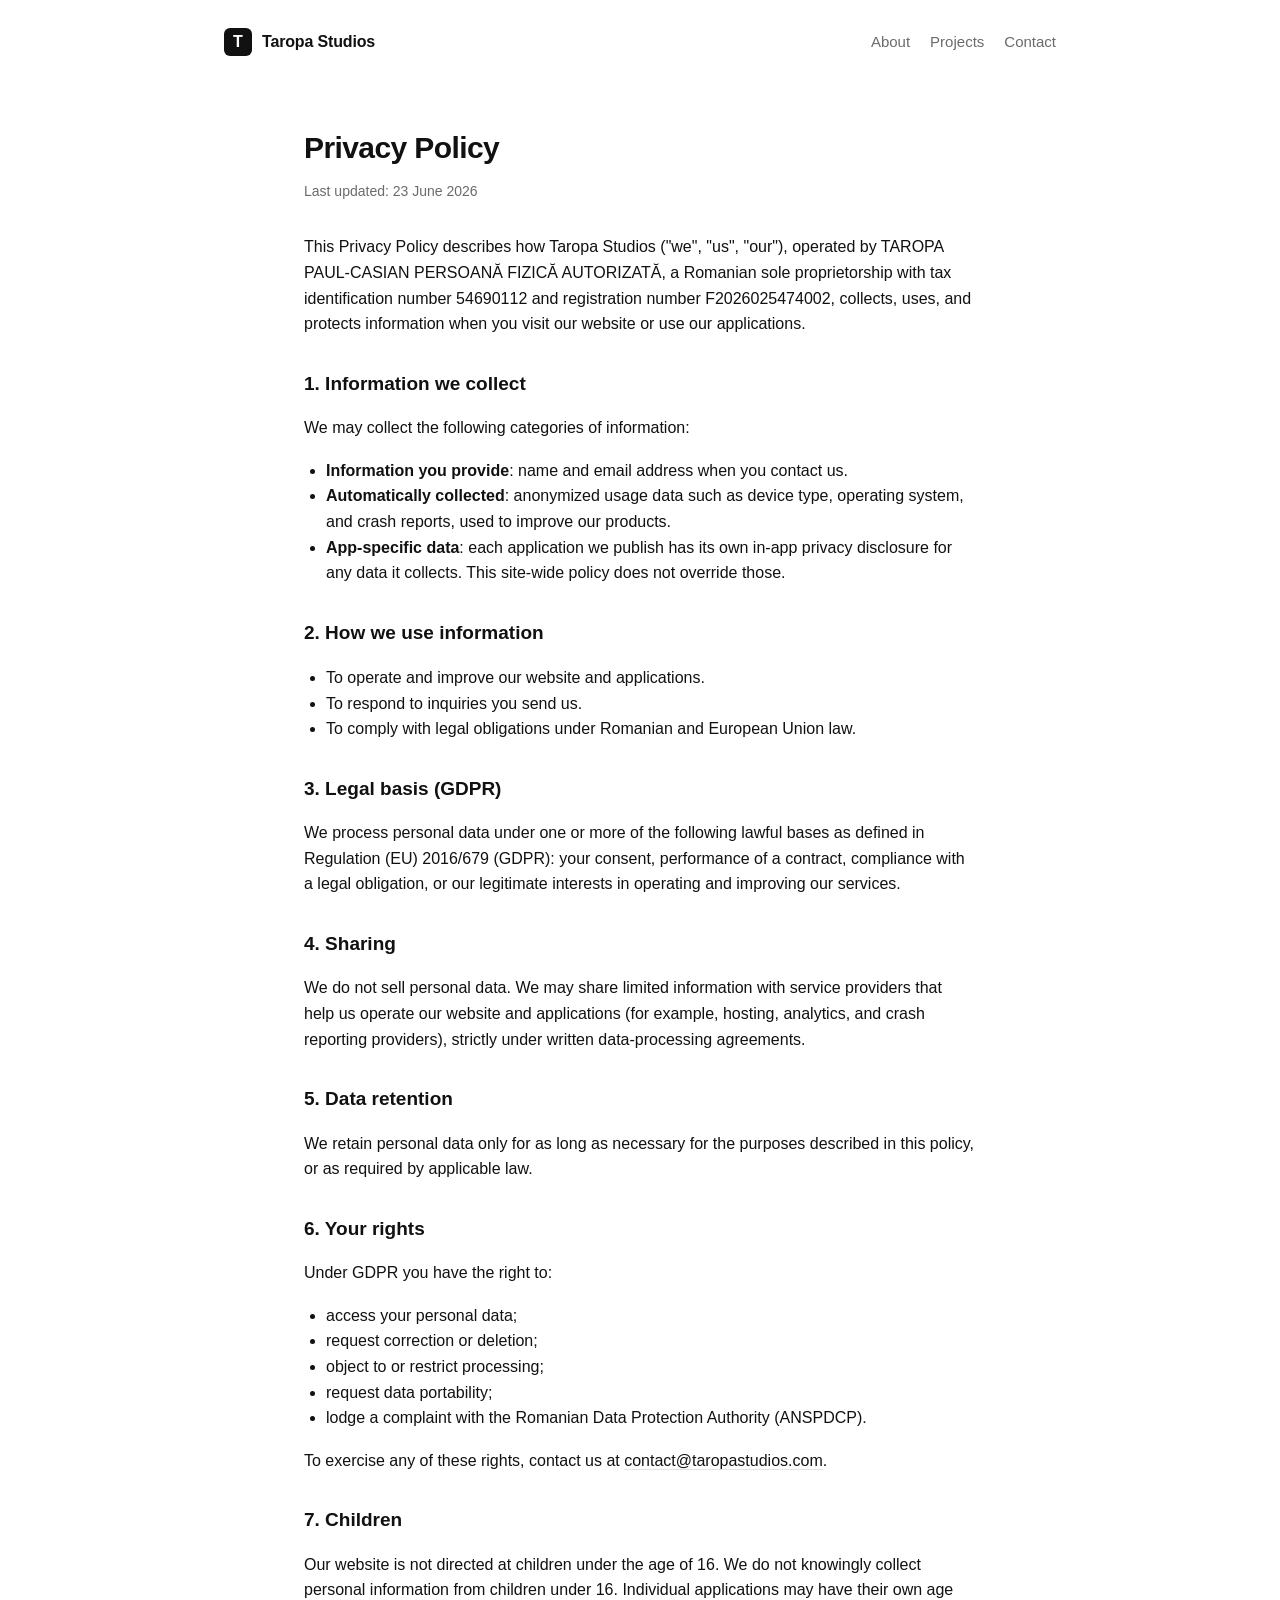
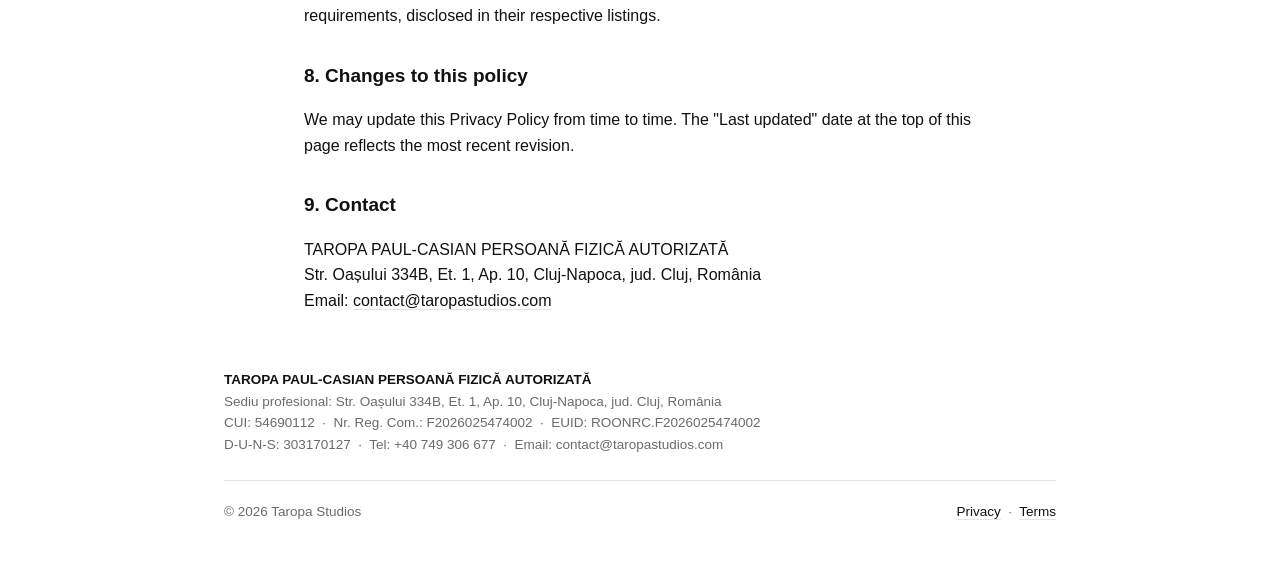
==== privacy.html @ 23fa7c72 "Add files via upload Initial site" ====
<!doctype html>
<html lang="en">
<head>
  <meta charset="utf-8" />
  <meta name="viewport" content="width=device-width,initial-scale=1" />
  <title>Privacy Policy — Taropa Studios</title>
  <meta name="description" content="Privacy policy for Taropa Studios and its apps." />
  <link rel="canonical" href="https://taropastudios.com/privacy.html" />
  <link rel="stylesheet" href="styles.css" />
</head>
<body class="legal-page">
  <header class="site-header">
    <a class="brand" href="/">
      <span class="brand-mark">T</span>
      <span class="brand-name">Taropa Studios</span>
    </a>
    <nav class="site-nav">
      <a href="/#about">About</a>
      <a href="/#projects">Projects</a>
      <a href="/#contact">Contact</a>
    </nav>
  </header>

  <main>
    <h1>Privacy Policy</h1>
    <p class="updated">Last updated: 23 June 2026</p>

    <p>
      This Privacy Policy describes how Taropa Studios ("we", "us", "our"), operated by
      TAROPA PAUL-CASIAN PERSOANĂ FIZICĂ AUTORIZATĂ, a Romanian sole proprietorship with
      tax identification number 54690112 and registration number F2026025474002, collects,
      uses, and protects information when you visit our website or use our applications.
    </p>

    <h2>1. Information we collect</h2>
    <p>We may collect the following categories of information:</p>
    <ul>
      <li><strong>Information you provide</strong>: name and email address when you contact us.</li>
      <li><strong>Automatically collected</strong>: anonymized usage data such as device type, operating system, and crash reports, used to improve our products.</li>
      <li><strong>App-specific data</strong>: each application we publish has its own in-app privacy disclosure for any data it collects. This site-wide policy does not override those.</li>
    </ul>

    <h2>2. How we use information</h2>
    <ul>
      <li>To operate and improve our website and applications.</li>
      <li>To respond to inquiries you send us.</li>
      <li>To comply with legal obligations under Romanian and European Union law.</li>
    </ul>

    <h2>3. Legal basis (GDPR)</h2>
    <p>
      We process personal data under one or more of the following lawful bases as defined
      in Regulation (EU) 2016/679 (GDPR): your consent, performance of a contract,
      compliance with a legal obligation, or our legitimate interests in operating and
      improving our services.
    </p>

    <h2>4. Sharing</h2>
    <p>
      We do not sell personal data. We may share limited information with service providers
      that help us operate our website and applications (for example, hosting, analytics,
      and crash reporting providers), strictly under written data-processing agreements.
    </p>

    <h2>5. Data retention</h2>
    <p>
      We retain personal data only for as long as necessary for the purposes described in
      this policy, or as required by applicable law.
    </p>

    <h2>6. Your rights</h2>
    <p>Under GDPR you have the right to:</p>
    <ul>
      <li>access your personal data;</li>
      <li>request correction or deletion;</li>
      <li>object to or restrict processing;</li>
      <li>request data portability;</li>
      <li>lodge a complaint with the Romanian Data Protection Authority (ANSPDCP).</li>
    </ul>
    <p>To exercise any of these rights, contact us at <a href="mailto:contact@taropastudios.com">contact@taropastudios.com</a>.</p>

    <h2>7. Children</h2>
    <p>
      Our website is not directed at children under the age of 16. We do not knowingly
      collect personal information from children under 16. Individual applications may
      have their own age requirements, disclosed in their respective listings.
    </p>

    <h2>8. Changes to this policy</h2>
    <p>
      We may update this Privacy Policy from time to time. The "Last updated" date at the
      top of this page reflects the most recent revision.
    </p>

    <h2>9. Contact</h2>
    <p>
      TAROPA PAUL-CASIAN PERSOANĂ FIZICĂ AUTORIZATĂ<br />
      Str. Oașului 334B, Et. 1, Ap. 10, Cluj-Napoca, jud. Cluj, România<br />
      Email: <a href="mailto:contact@taropastudios.com">contact@taropastudios.com</a>
    </p>
  </main>

  <footer class="site-footer">
    <div class="legal">
      <strong>TAROPA PAUL-CASIAN PERSOANĂ FIZICĂ AUTORIZATĂ</strong><br />
      Sediu profesional: Str. Oașului 334B, Et. 1, Ap. 10, Cluj-Napoca, jud. Cluj, România<br />
      CUI: 54690112 &nbsp;·&nbsp; Nr. Reg. Com.: F2026025474002 &nbsp;·&nbsp; EUID: ROONRC.F2026025474002<br />
      D-U-N-S: 303170127 &nbsp;·&nbsp; Tel: +40 749 306 677 &nbsp;·&nbsp; Email: contact@taropastudios.com
    </div>
    <div class="meta">
      <span>&copy; <span id="year">2026</span> Taropa Studios</span>
      <span><a href="privacy.html">Privacy</a> &nbsp;·&nbsp; <a href="terms.html">Terms</a></span>
    </div>
  </footer>
  <script>document.getElementById('year').textContent = new Date().getFullYear();</script>
</body>
</html>
---- styles.css ----
:root {
  --bg: #ffffff;
  --fg: #111111;
  --muted: #6b6b6b;
  --line: #e5e5e5;
  --accent: #111111;
  --max: 880px;
}

* { box-sizing: border-box; }

html, body {
  margin: 0;
  padding: 0;
  background: var(--bg);
  color: var(--fg);
  font-family: -apple-system, BlinkMacSystemFont, "Segoe UI", Inter, Roboto, sans-serif;
  font-size: 17px;
  line-height: 1.6;
  -webkit-font-smoothing: antialiased;
}

a {
  color: var(--fg);
  text-decoration: none;
  border-bottom: 1px solid var(--line);
  transition: border-color 120ms ease;
}
a:hover { border-color: var(--fg); }

main, .site-header, .site-footer {
  max-width: var(--max);
  margin: 0 auto;
  padding: 0 24px;
}

.site-header {
  display: flex;
  align-items: center;
  justify-content: space-between;
  padding-top: 28px;
  padding-bottom: 28px;
}

.brand {
  display: inline-flex;
  align-items: center;
  gap: 10px;
  border: none;
  font-weight: 600;
}
.brand-mark {
  display: inline-grid;
  place-items: center;
  width: 28px;
  height: 28px;
  background: var(--fg);
  color: var(--bg);
  border-radius: 6px;
  font-weight: 700;
  font-size: 16px;
}
.brand-name { font-size: 16px; letter-spacing: -0.01em; }

.site-nav { display: flex; gap: 20px; }
.site-nav a { font-size: 15px; color: var(--muted); border: none; }
.site-nav a:hover { color: var(--fg); }

.hero {
  padding: 80px 0 64px;
  border-bottom: 1px solid var(--line);
}
.hero h1 {
  margin: 0 0 12px;
  font-size: clamp(34px, 5vw, 52px);
  letter-spacing: -0.025em;
  line-height: 1.1;
  font-weight: 700;
}
.hero .lede {
  margin: 0 0 28px;
  font-size: clamp(17px, 2vw, 20px);
  color: var(--muted);
  max-width: 540px;
}
.cta {
  display: inline-block;
  padding: 12px 22px;
  background: var(--fg);
  color: var(--bg);
  border: 1px solid var(--fg);
  border-radius: 999px;
  font-size: 15px;
  font-weight: 500;
}
.cta:hover { background: transparent; color: var(--fg); }

.section {
  padding: 56px 0;
  border-bottom: 1px solid var(--line);
}
.section h2 {
  margin: 0 0 16px;
  font-size: 22px;
  letter-spacing: -0.01em;
  font-weight: 600;
}
.section p { margin: 0 0 12px; max-width: 640px; }
.muted { color: var(--muted); }

.site-footer {
  padding-top: 40px;
  padding-bottom: 56px;
  color: var(--muted);
  font-size: 13.5px;
  line-height: 1.6;
}
.legal {
  padding-bottom: 24px;
  border-bottom: 1px solid var(--line);
  margin-bottom: 20px;
}
.legal strong { color: var(--fg); }
.meta {
  display: flex;
  justify-content: space-between;
  gap: 12px;
  flex-wrap: wrap;
}

@media (max-width: 540px) {
  .site-header { flex-direction: column; align-items: flex-start; gap: 12px; }
  .hero { padding: 56px 0 48px; }
}

.legal-page main { max-width: 720px; }
.legal-page h1 {
  font-size: 30px;
  letter-spacing: -0.02em;
  margin: 40px 0 8px;
}
.legal-page .updated { color: var(--muted); font-size: 14px; margin: 0 0 32px; }
.legal-page h2 { font-size: 19px; margin: 32px 0 10px; }
.legal-page p, .legal-page li { font-size: 16px; }
.legal-page ul { padding-left: 22px; }
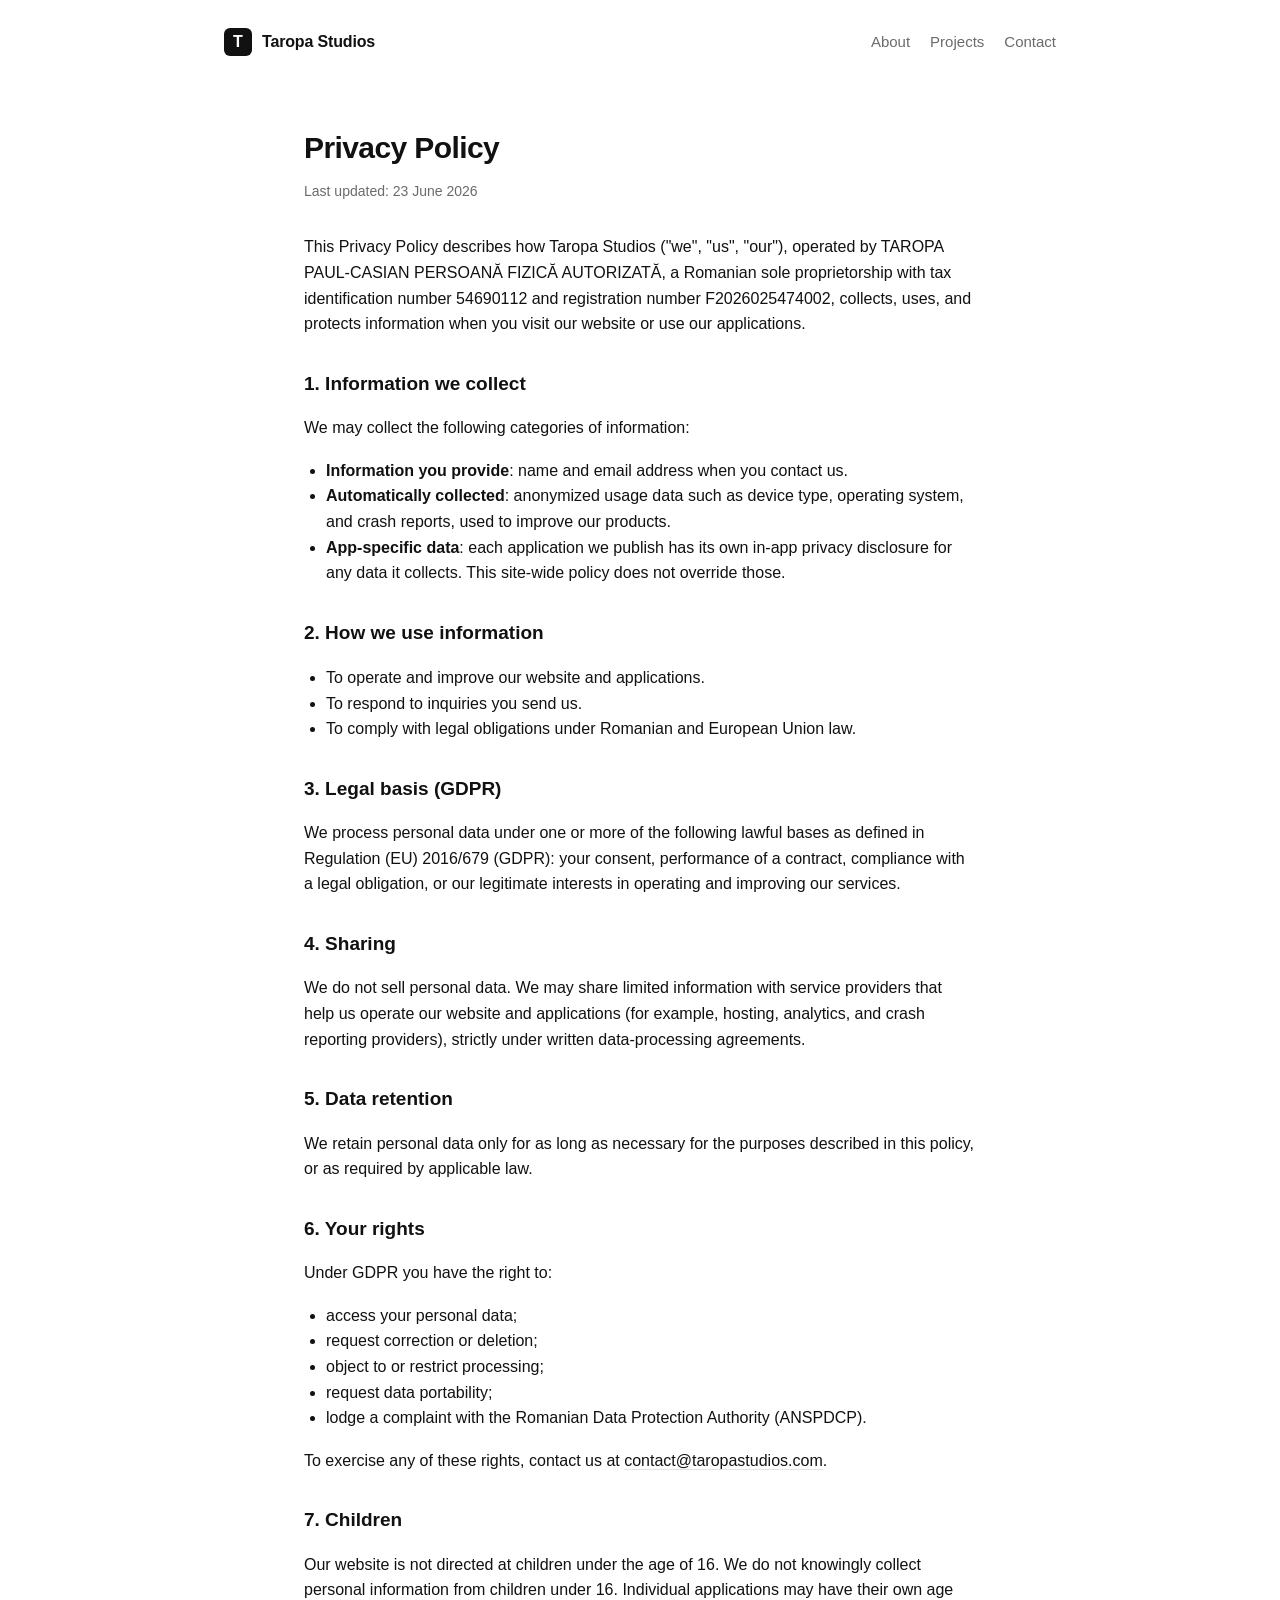
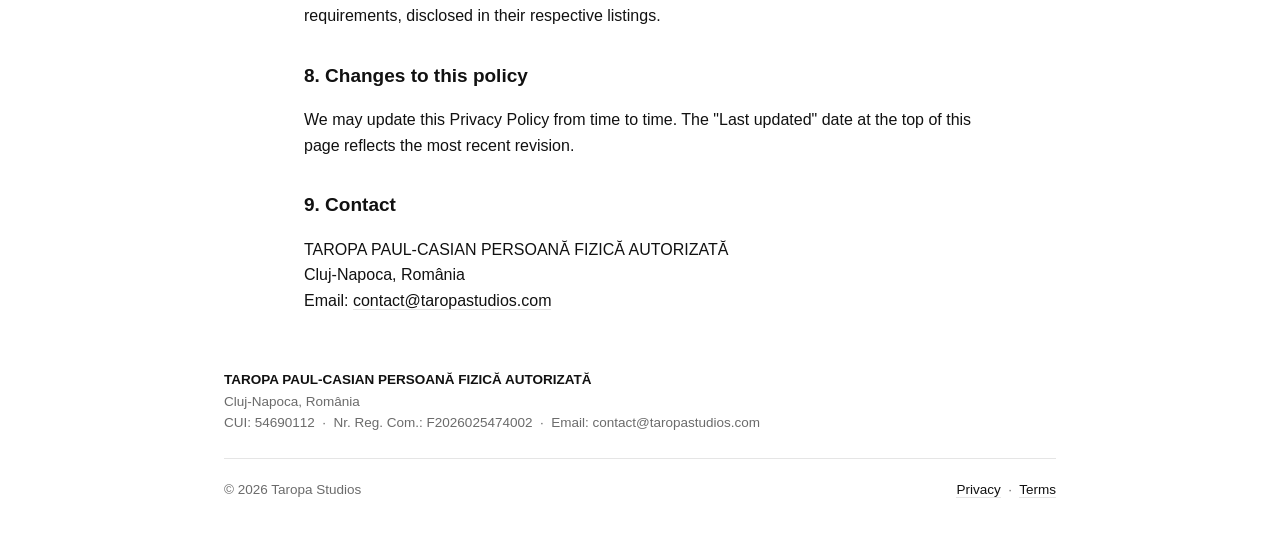
==== commit 936422ef: "Trim public footer to legally required fields" ====
--- a/privacy.html
+++ b/privacy.html
@@ -95,7 +95,7 @@
     <h2>9. Contact</h2>
     <p>
       TAROPA PAUL-CASIAN PERSOANĂ FIZICĂ AUTORIZATĂ<br />
-      Str. Oașului 334B, Et. 1, Ap. 10, Cluj-Napoca, jud. Cluj, România<br />
+      Cluj-Napoca, România<br />
       Email: <a href="mailto:contact@taropastudios.com">contact@taropastudios.com</a>
     </p>
   </main>
@@ -103,9 +103,8 @@
   <footer class="site-footer">
     <div class="legal">
       <strong>TAROPA PAUL-CASIAN PERSOANĂ FIZICĂ AUTORIZATĂ</strong><br />
-      Sediu profesional: Str. Oașului 334B, Et. 1, Ap. 10, Cluj-Napoca, jud. Cluj, România<br />
-      CUI: 54690112 &nbsp;·&nbsp; Nr. Reg. Com.: F2026025474002 &nbsp;·&nbsp; EUID: ROONRC.F2026025474002<br />
-      D-U-N-S: 303170127 &nbsp;·&nbsp; Tel: +40 749 306 677 &nbsp;·&nbsp; Email: contact@taropastudios.com
+      Cluj-Napoca, România<br />
+      CUI: 54690112 &nbsp;·&nbsp; Nr. Reg. Com.: F2026025474002 &nbsp;·&nbsp; Email: contact@taropastudios.com
     </div>
     <div class="meta">
       <span>&copy; <span id="year">2026</span> Taropa Studios</span>
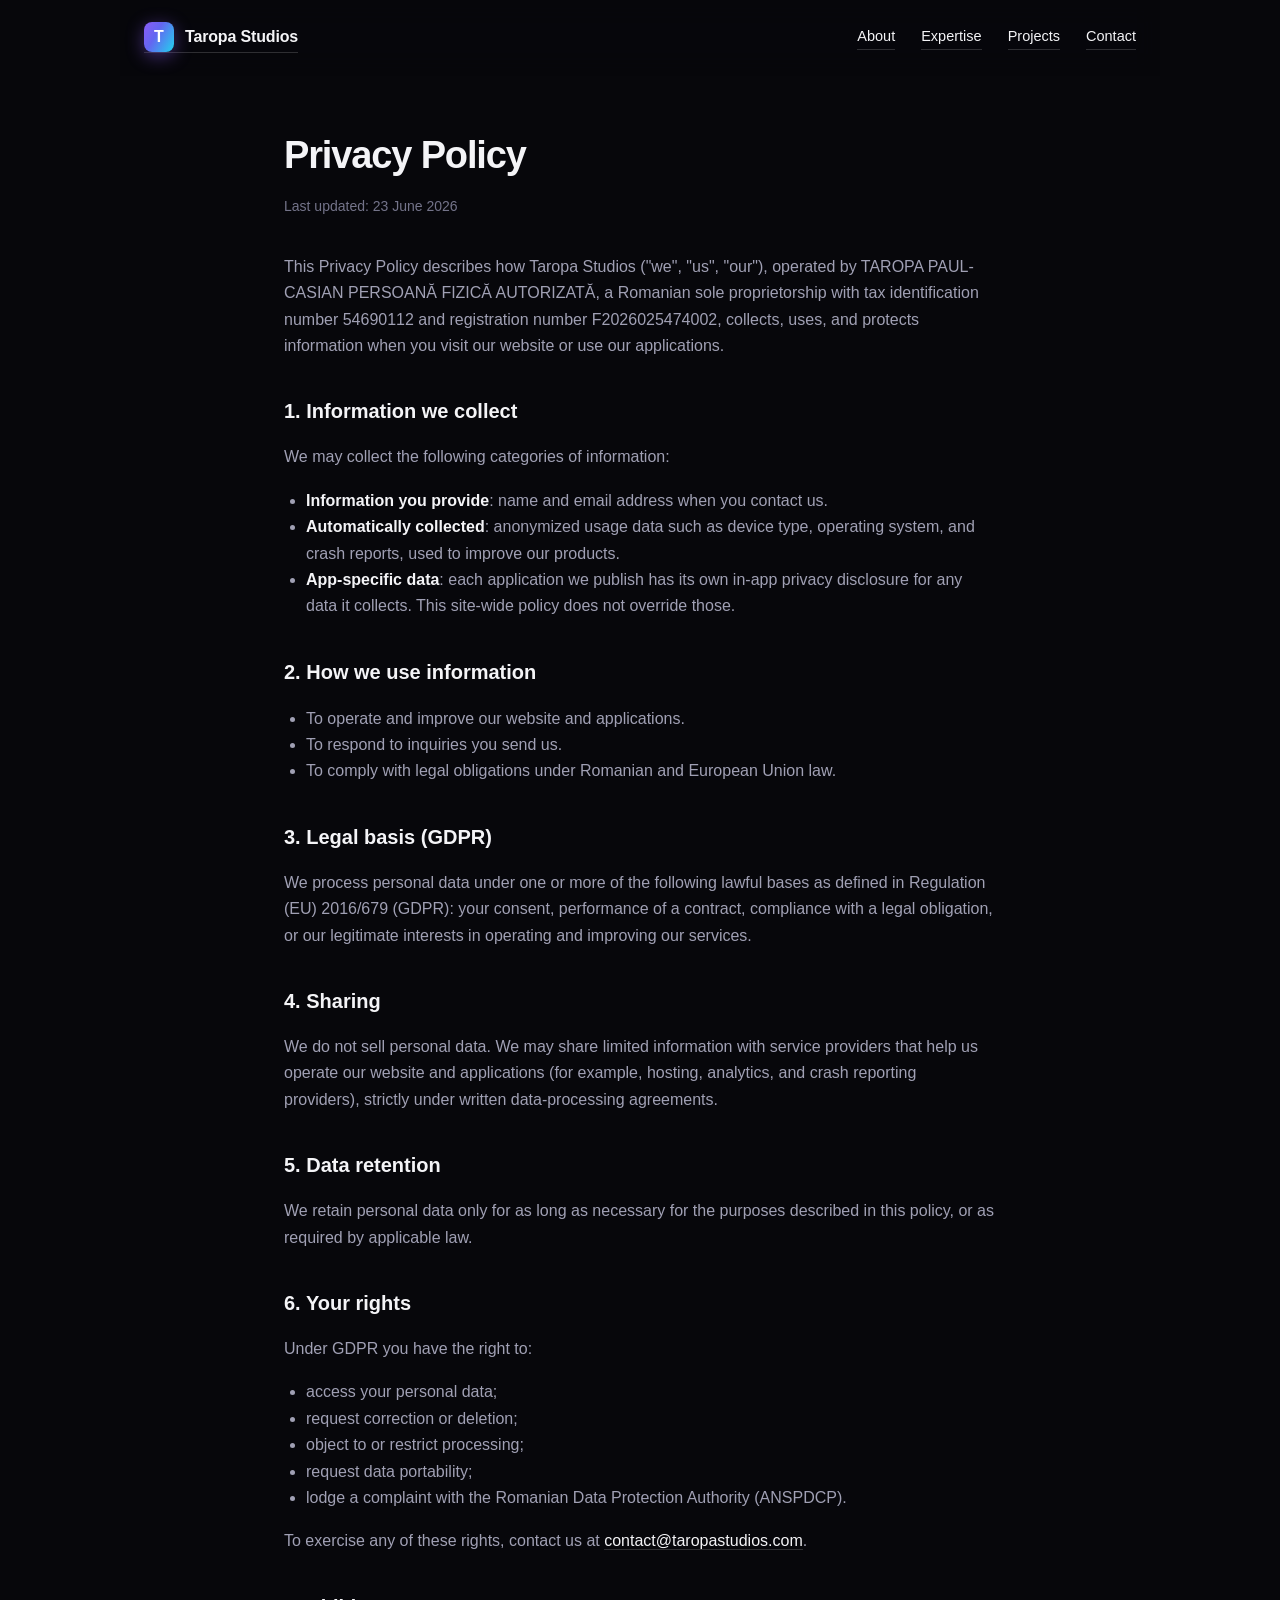
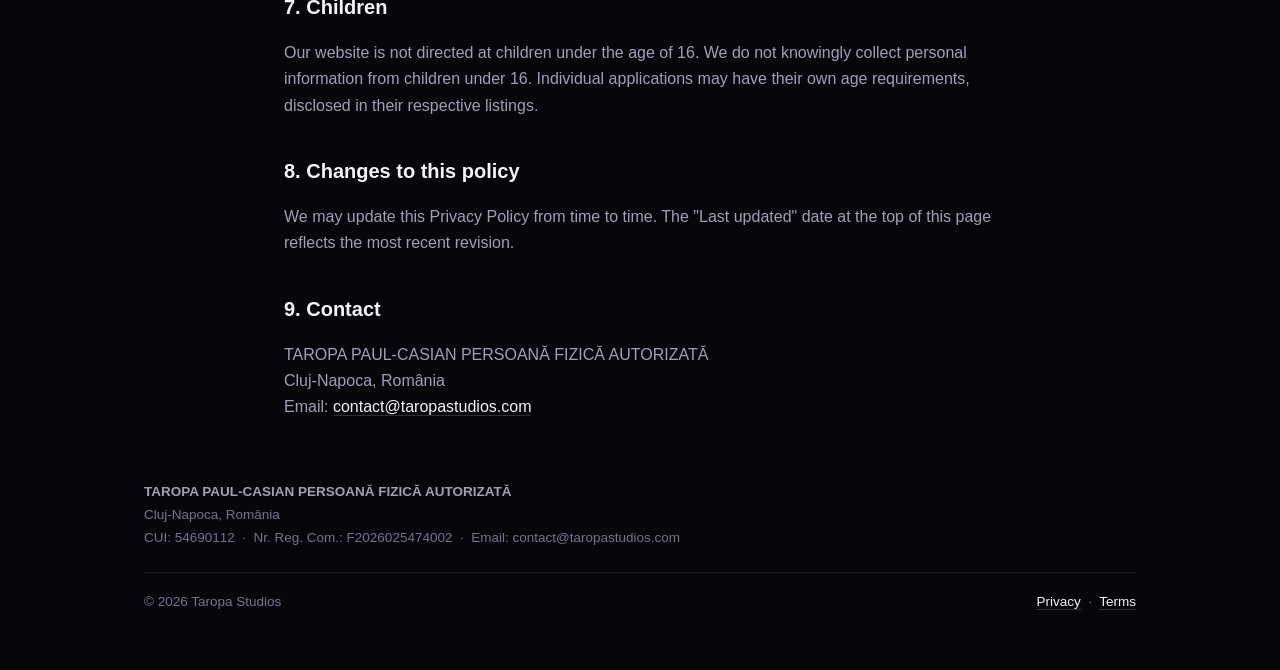
==== commit 819f9718: "Enhanced version" ====
--- a/privacy.html
+++ b/privacy.html
@@ -6,6 +6,7 @@
   <title>Privacy Policy — Taropa Studios</title>
   <meta name="description" content="Privacy policy for Taropa Studios and its apps." />
   <link rel="canonical" href="https://taropastudios.com/privacy.html" />
+  <meta name="theme-color" content="#07070b" />
   <link rel="stylesheet" href="styles.css" />
 </head>
 <body class="legal-page">
@@ -16,8 +17,9 @@
     </a>
     <nav class="site-nav">
       <a href="/#about">About</a>
+      <a href="/#skills">Expertise</a>
       <a href="/#projects">Projects</a>
-      <a href="/#contact">Contact</a>
+      <a class="nav-cta" href="/#contact">Contact</a>
     </nav>
   </header>
 
--- a/styles.css
+++ b/styles.css
@@ -1,13 +1,24 @@
 :root {
-  --bg: #ffffff;
-  --fg: #111111;
-  --muted: #6b6b6b;
-  --line: #e5e5e5;
-  --accent: #111111;
-  --max: 880px;
+  --bg: #07070b;
+  --bg-elev: #0c0c14;
+  --surface: rgba(255, 255, 255, 0.035);
+  --surface-2: rgba(255, 255, 255, 0.06);
+  --border: rgba(255, 255, 255, 0.09);
+  --border-strong: rgba(255, 255, 255, 0.16);
+  --fg: #f4f4f7;
+  --muted: #a0a0b4;
+  --muted-2: #74748a;
+  --violet: #8b5cf6;
+  --teal: #22d3ee;
+  --grad: linear-gradient(120deg, #8b5cf6 0%, #6366f1 40%, #22d3ee 100%);
+  --grad-soft: linear-gradient(120deg, rgba(139, 92, 246, 0.16), rgba(34, 211, 238, 0.16));
+  --max: 1040px;
+  --radius: 16px;
 }
 
 * { box-sizing: border-box; }
+
+html { scroll-behavior: smooth; }
 
 html, body {
   margin: 0;
@@ -16,17 +27,31 @@
   color: var(--fg);
   font-family: -apple-system, BlinkMacSystemFont, "Segoe UI", Inter, Roboto, sans-serif;
   font-size: 17px;
-  line-height: 1.6;
+  line-height: 1.65;
   -webkit-font-smoothing: antialiased;
+  text-rendering: optimizeLegibility;
+}
+
+/* Ambient background glows */
+body::before {
+  content: "";
+  position: fixed;
+  inset: 0;
+  z-index: -1;
+  background:
+    radial-gradient(60% 50% at 15% -5%, rgba(139, 92, 246, 0.18), transparent 60%),
+    radial-gradient(55% 45% at 95% 5%, rgba(34, 211, 238, 0.14), transparent 55%),
+    radial-gradient(50% 50% at 50% 110%, rgba(99, 102, 241, 0.10), transparent 60%);
+  pointer-events: none;
 }
 
 a {
   color: var(--fg);
   text-decoration: none;
-  border-bottom: 1px solid var(--line);
-  transition: border-color 120ms ease;
-}
-a:hover { border-color: var(--fg); }
+  transition: color 140ms ease, border-color 140ms ease, opacity 140ms ease;
+}
+
+::selection { background: rgba(139, 92, 246, 0.35); }
 
 main, .site-header, .site-footer {
   max-width: var(--max);
@@ -34,112 +59,386 @@
   padding: 0 24px;
 }
 
+/* ---------- Header ---------- */
 .site-header {
   display: flex;
   align-items: center;
   justify-content: space-between;
-  padding-top: 28px;
-  padding-bottom: 28px;
+  padding-top: 22px;
+  padding-bottom: 22px;
+  position: sticky;
+  top: 0;
+  z-index: 50;
+  background: rgba(7, 7, 11, 0.6);
+  backdrop-filter: saturate(160%) blur(14px);
+  -webkit-backdrop-filter: saturate(160%) blur(14px);
+  border-bottom: 1px solid transparent;
+}
+.site-header::after {
+  content: "";
+  position: absolute;
+  left: 0; right: 0; bottom: 0;
+  height: 1px;
+  background: var(--border);
+  opacity: 0;
+  transition: opacity 200ms ease;
 }
 
 .brand {
   display: inline-flex;
   align-items: center;
-  gap: 10px;
-  border: none;
+  gap: 11px;
   font-weight: 600;
 }
 .brand-mark {
   display: inline-grid;
   place-items: center;
-  width: 28px;
-  height: 28px;
-  background: var(--fg);
-  color: var(--bg);
-  border-radius: 6px;
-  font-weight: 700;
+  width: 30px;
+  height: 30px;
+  background: var(--grad);
+  color: #fff;
+  border-radius: 8px;
+  font-weight: 800;
   font-size: 16px;
+  box-shadow: 0 4px 18px rgba(139, 92, 246, 0.45);
 }
 .brand-name { font-size: 16px; letter-spacing: -0.01em; }
 
-.site-nav { display: flex; gap: 20px; }
-.site-nav a { font-size: 15px; color: var(--muted); border: none; }
+.site-nav { display: flex; gap: 26px; align-items: center; }
+.site-nav a { font-size: 14.5px; color: var(--muted); font-weight: 500; }
 .site-nav a:hover { color: var(--fg); }
 
+/* ---------- Hero ---------- */
 .hero {
-  padding: 80px 0 64px;
-  border-bottom: 1px solid var(--line);
+  padding: 96px 0 84px;
+  text-align: center;
+}
+.eyebrow {
+  display: inline-flex;
+  align-items: center;
+  gap: 8px;
+  font-size: 13px;
+  font-weight: 600;
+  letter-spacing: 0.02em;
+  color: var(--muted);
+  padding: 7px 14px;
+  border: 1px solid var(--border);
+  border-radius: 999px;
+  background: var(--surface);
+  margin-bottom: 26px;
+}
+.eyebrow .dot {
+  width: 7px; height: 7px; border-radius: 50%;
+  background: #22d3ee;
+  box-shadow: 0 0 0 0 rgba(34, 211, 238, 0.6);
+  animation: pulse 2.4s infinite;
+}
+@keyframes pulse {
+  0% { box-shadow: 0 0 0 0 rgba(34, 211, 238, 0.55); }
+  70% { box-shadow: 0 0 0 8px rgba(34, 211, 238, 0); }
+  100% { box-shadow: 0 0 0 0 rgba(34, 211, 238, 0); }
 }
 .hero h1 {
-  margin: 0 0 12px;
-  font-size: clamp(34px, 5vw, 52px);
-  letter-spacing: -0.025em;
-  line-height: 1.1;
-  font-weight: 700;
+  margin: 0 auto 18px;
+  max-width: 16ch;
+  font-size: clamp(38px, 6.5vw, 72px);
+  letter-spacing: -0.035em;
+  line-height: 1.04;
+  font-weight: 800;
+}
+.hero h1 .grad {
+  background: var(--grad);
+  -webkit-background-clip: text;
+  background-clip: text;
+  color: transparent;
 }
 .hero .lede {
-  margin: 0 0 28px;
-  font-size: clamp(17px, 2vw, 20px);
+  margin: 0 auto 34px;
+  font-size: clamp(17px, 2.2vw, 21px);
   color: var(--muted);
-  max-width: 540px;
-}
+  max-width: 620px;
+}
+.hero-actions { display: inline-flex; gap: 14px; flex-wrap: wrap; justify-content: center; }
+
 .cta {
-  display: inline-block;
-  padding: 12px 22px;
-  background: var(--fg);
-  color: var(--bg);
-  border: 1px solid var(--fg);
+  display: inline-flex;
+  align-items: center;
+  gap: 8px;
+  padding: 13px 26px;
+  background: var(--grad);
+  color: #fff;
   border-radius: 999px;
   font-size: 15px;
+  font-weight: 600;
+  box-shadow: 0 8px 30px rgba(139, 92, 246, 0.4);
+}
+.cta:hover { transform: translateY(-2px); box-shadow: 0 12px 38px rgba(139, 92, 246, 0.5); }
+.cta, .cta-ghost { transition: transform 160ms ease, box-shadow 160ms ease, border-color 160ms ease, background 160ms ease; }
+.cta-ghost {
+  display: inline-flex;
+  align-items: center;
+  gap: 8px;
+  padding: 13px 26px;
+  border-radius: 999px;
+  font-size: 15px;
+  font-weight: 600;
+  color: var(--fg);
+  border: 1px solid var(--border-strong);
+  background: var(--surface);
+}
+.cta-ghost:hover { border-color: var(--fg); background: var(--surface-2); }
+
+/* ---------- Sections ---------- */
+.section { padding: 64px 0; }
+.section-head { margin-bottom: 34px; }
+.section-head .kicker {
+  font-size: 13px;
+  font-weight: 700;
+  letter-spacing: 0.12em;
+  text-transform: uppercase;
+  background: var(--grad);
+  -webkit-background-clip: text;
+  background-clip: text;
+  color: transparent;
+}
+.section h2 {
+  margin: 8px 0 0;
+  font-size: clamp(26px, 3.6vw, 36px);
+  letter-spacing: -0.025em;
+  font-weight: 700;
+}
+.section .sub { color: var(--muted); max-width: 620px; margin: 12px 0 0; }
+.muted { color: var(--muted); }
+
+/* ---------- About ---------- */
+.about-grid {
+  display: grid;
+  grid-template-columns: 200px 1fr;
+  gap: 44px;
+  align-items: start;
+}
+.avatar-wrap {
+  position: relative;
+  width: 200px;
+  height: 200px;
+  border-radius: 24px;
+  padding: 2px;
+  background: var(--grad);
+  box-shadow: 0 14px 50px rgba(139, 92, 246, 0.35);
+}
+.avatar {
+  width: 100%;
+  height: 100%;
+  border-radius: 22px;
+  object-fit: cover;
+  display: block;
+  background: var(--bg-elev);
+}
+.avatar-fallback {
+  width: 100%;
+  height: 100%;
+  border-radius: 22px;
+  display: grid;
+  place-items: center;
+  font-size: 64px;
+  font-weight: 800;
+  letter-spacing: -0.04em;
+  color: #fff;
+  background: linear-gradient(160deg, #16161f, #0c0c14);
+}
+.about-body p { color: var(--muted); max-width: 640px; }
+.about-body p strong { color: var(--fg); }
+.about-meta {
+  display: flex;
+  flex-wrap: wrap;
+  gap: 10px 28px;
+  margin-top: 22px;
+  font-size: 14.5px;
+  color: var(--muted);
+}
+.about-meta span { display: inline-flex; align-items: center; gap: 8px; }
+.about-meta b { color: var(--fg); font-weight: 600; }
+
+/* ---------- Skills ---------- */
+.skill-grid {
+  display: grid;
+  grid-template-columns: repeat(auto-fit, minmax(230px, 1fr));
+  gap: 16px;
+}
+.skill-card {
+  border: 1px solid var(--border);
+  background: var(--surface);
+  border-radius: var(--radius);
+  padding: 24px;
+  transition: border-color 200ms ease, transform 200ms ease, background 200ms ease;
+}
+.skill-card:hover { border-color: var(--border-strong); transform: translateY(-3px); background: var(--surface-2); }
+.skill-card .icon {
+  width: 40px; height: 40px;
+  display: grid; place-items: center;
+  border-radius: 11px;
+  background: var(--grad-soft);
+  border: 1px solid var(--border);
+  margin-bottom: 14px;
+  font-size: 20px;
+}
+.skill-card h3 { margin: 0 0 8px; font-size: 17px; font-weight: 600; }
+.skill-card p { margin: 0; font-size: 14.5px; color: var(--muted); }
+.tags { display: flex; flex-wrap: wrap; gap: 8px; margin-top: 28px; }
+.tag {
+  font-size: 13px;
   font-weight: 500;
-}
-.cta:hover { background: transparent; color: var(--fg); }
-
-.section {
-  padding: 56px 0;
-  border-bottom: 1px solid var(--line);
-}
-.section h2 {
-  margin: 0 0 16px;
-  font-size: 22px;
-  letter-spacing: -0.01em;
+  color: var(--muted);
+  padding: 7px 14px;
+  border-radius: 999px;
+  border: 1px solid var(--border);
+  background: var(--surface);
+  transition: color 160ms ease, border-color 160ms ease;
+}
+.tag:hover { color: var(--fg); border-color: var(--border-strong); }
+
+/* ---------- Projects ---------- */
+.project-grid {
+  display: grid;
+  grid-template-columns: repeat(auto-fit, minmax(280px, 1fr));
+  gap: 18px;
+}
+.project-card {
+  position: relative;
+  border: 1px solid var(--border);
+  background: var(--surface);
+  border-radius: var(--radius);
+  padding: 26px;
+  overflow: hidden;
+  transition: border-color 220ms ease, transform 220ms ease;
+}
+.project-card::before {
+  content: "";
+  position: absolute;
+  inset: 0;
+  background: radial-gradient(120% 90% at 50% 0%, rgba(139, 92, 246, 0.14), transparent 60%);
+  opacity: 0;
+  transition: opacity 260ms ease;
+  pointer-events: none;
+}
+.project-card:hover { transform: translateY(-4px); border-color: var(--border-strong); }
+.project-card:hover::before { opacity: 1; }
+.project-card .app-icon {
+  width: 56px; height: 56px;
+  border-radius: 14px;
+  display: grid; place-items: center;
+  font-size: 26px;
+  background: var(--grad);
+  box-shadow: 0 6px 22px rgba(139, 92, 246, 0.4);
+  margin-bottom: 18px;
+}
+.project-card h3 { margin: 0 0 6px; font-size: 19px; font-weight: 600; }
+.project-card .status {
+  display: inline-block;
+  font-size: 12px;
   font-weight: 600;
-}
-.section p { margin: 0 0 12px; max-width: 640px; }
-.muted { color: var(--muted); }
-
+  letter-spacing: 0.02em;
+  color: var(--teal);
+  background: rgba(34, 211, 238, 0.1);
+  border: 1px solid rgba(34, 211, 238, 0.25);
+  padding: 3px 10px;
+  border-radius: 999px;
+  margin-bottom: 12px;
+}
+.project-card p { margin: 0 0 18px; font-size: 14.5px; color: var(--muted); }
+.store-badges { display: flex; gap: 10px; flex-wrap: wrap; }
+.store-badge {
+  display: inline-flex;
+  align-items: center;
+  gap: 7px;
+  font-size: 13px;
+  font-weight: 500;
+  color: var(--muted);
+  padding: 8px 13px;
+  border-radius: 10px;
+  border: 1px solid var(--border);
+}
+.store-badge.disabled { opacity: 0.5; }
+.store-badge:not(.disabled):hover { color: var(--fg); border-color: var(--border-strong); }
+
+/* ---------- Contact ---------- */
+.contact-card {
+  border: 1px solid var(--border);
+  background: var(--surface);
+  border-radius: 22px;
+  padding: 48px 40px;
+  text-align: center;
+  position: relative;
+  overflow: hidden;
+}
+.contact-card::before {
+  content: "";
+  position: absolute; inset: 0;
+  background: radial-gradient(80% 120% at 50% -20%, rgba(139, 92, 246, 0.18), transparent 60%);
+  pointer-events: none;
+}
+.contact-card h2 { position: relative; margin: 0 0 10px; font-size: clamp(24px, 3.4vw, 32px); letter-spacing: -0.025em; }
+.contact-card p { position: relative; color: var(--muted); margin: 0 0 26px; }
+.contact-card .cta { position: relative; }
+
+/* ---------- Footer ---------- */
 .site-footer {
-  padding-top: 40px;
+  padding-top: 44px;
   padding-bottom: 56px;
-  color: var(--muted);
+  color: var(--muted-2);
   font-size: 13.5px;
-  line-height: 1.6;
+  line-height: 1.7;
 }
 .legal {
-  padding-bottom: 24px;
-  border-bottom: 1px solid var(--line);
-  margin-bottom: 20px;
-}
-.legal strong { color: var(--fg); }
+  padding-bottom: 22px;
+  border-bottom: 1px solid var(--border);
+  margin-bottom: 18px;
+}
+.legal strong { color: var(--muted); font-weight: 600; }
 .meta {
   display: flex;
   justify-content: space-between;
   gap: 12px;
   flex-wrap: wrap;
 }
-
-@media (max-width: 540px) {
-  .site-header { flex-direction: column; align-items: flex-start; gap: 12px; }
-  .hero { padding: 56px 0 48px; }
-}
-
-.legal-page main { max-width: 720px; }
+.meta a { color: var(--muted); border-bottom: 1px solid var(--border); }
+.meta a:hover { color: var(--fg); border-color: var(--fg); }
+
+/* ---------- Scroll reveal ---------- */
+.reveal { opacity: 0; transform: translateY(18px); transition: opacity 600ms ease, transform 600ms ease; }
+.reveal.in { opacity: 1; transform: none; }
+
+@media (prefers-reduced-motion: reduce) {
+  html { scroll-behavior: auto; }
+  .reveal { opacity: 1; transform: none; transition: none; }
+  .eyebrow .dot { animation: none; }
+}
+
+/* ---------- Responsive ---------- */
+@media (max-width: 720px) {
+  .about-grid { grid-template-columns: 1fr; gap: 28px; justify-items: center; text-align: center; }
+  .about-body { text-align: center; }
+  .about-meta { justify-content: center; }
+}
+@media (max-width: 560px) {
+  .site-nav { gap: 16px; }
+  .site-nav a:not(.nav-cta) { display: none; }
+  .hero { padding: 64px 0 56px; }
+  .section { padding: 48px 0; }
+}
+
+/* ---------- Legal pages ---------- */
+.legal-page main { max-width: 760px; }
 .legal-page h1 {
-  font-size: 30px;
-  letter-spacing: -0.02em;
-  margin: 40px 0 8px;
-}
-.legal-page .updated { color: var(--muted); font-size: 14px; margin: 0 0 32px; }
-.legal-page h2 { font-size: 19px; margin: 32px 0 10px; }
-.legal-page p, .legal-page li { font-size: 16px; }
+  font-size: clamp(28px, 4vw, 38px);
+  letter-spacing: -0.03em;
+  margin: 48px 0 8px;
+  font-weight: 800;
+}
+.legal-page .updated { color: var(--muted-2); font-size: 14px; margin: 0 0 36px; }
+.legal-page h2 { font-size: 20px; margin: 36px 0 10px; font-weight: 600; }
+.legal-page p, .legal-page li { font-size: 16px; color: var(--muted); }
+.legal-page p strong, .legal-page li strong { color: var(--fg); }
+.legal-page a { color: var(--fg); border-bottom: 1px solid var(--border-strong); }
+.legal-page a:hover { border-color: var(--fg); }
 .legal-page ul { padding-left: 22px; }
